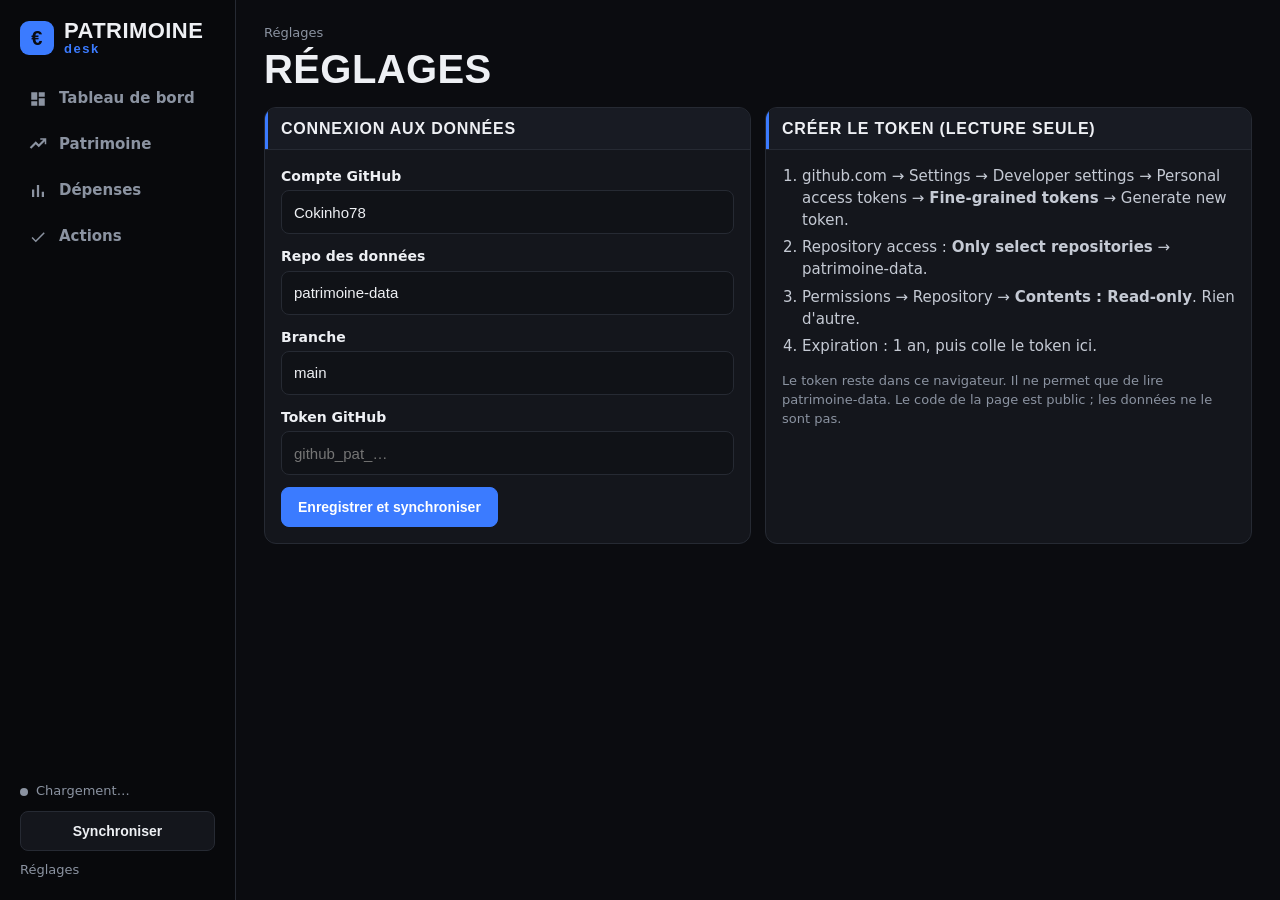
==== index.html @ dc30d019 "Patrimoine Desk v1 : tableau de bord, patrimoine, dépenses (mois › catégorie › marchand › transactio" ====
<!doctype html>
<html lang="fr">
<head>
  <meta charset="utf-8">
  <meta name="viewport" content="width=device-width, initial-scale=1, viewport-fit=cover">
  <meta http-equiv="Content-Security-Policy" content="default-src 'none'; script-src 'self'; style-src 'self' 'unsafe-inline' https://fonts.googleapis.com; font-src https://fonts.gstatic.com; connect-src 'self' https://api.github.com; img-src 'self' data:; manifest-src 'self'; base-uri 'none'; form-action 'none'">
  <meta name="referrer" content="no-referrer">
  <meta name="robots" content="noindex, nofollow">
  <title>Patrimoine Desk</title>
  <meta name="theme-color" content="#0b0c10">
  <link rel="icon" href="icon.svg" type="image/svg+xml">
  <link rel="preconnect" href="https://fonts.googleapis.com">
  <link rel="preconnect" href="https://fonts.gstatic.com" crossorigin>
  <link href="https://fonts.googleapis.com/css2?family=Barlow+Condensed:wght@500;600;700&family=Barlow:wght@400;500;600;700&display=swap" rel="stylesheet">
  <link rel="stylesheet" href="style.css">
  <script type="module" src="js/app.js"></script>
</head>
<body>
  <aside class="side">
    <a href="#/accueil" class="logo"><span class="logo-mark">€</span><span>PATRIMOINE<small>desk</small></span></a>
    <nav id="nav" class="nav" aria-label="Sections">
      <a href="#/accueil" data-r="accueil"><svg viewBox="0 0 24 24"><path d="M3 13h8V3H3zm0 8h8v-6H3zm10 0h8V11h-8zm0-18v6h8V3z"/></svg>Tableau de bord</a>
      <a href="#/patrimoine" data-r="patrimoine"><svg viewBox="0 0 24 24"><path d="M3 17l6-6 4 4 8-8v4h2V3h-8v2h4l-6 6-4-4-8 8z"/></svg>Patrimoine</a>
      <a href="#/depenses" data-r="depenses"><svg viewBox="0 0 24 24"><path d="M4 20h3V10H4zm6.5 0h3V4h-3zM17 20h3v-7h-3z"/></svg>Dépenses</a>
      <a href="#/actions" data-r="actions"><svg viewBox="0 0 24 24"><path d="M9 16.2 4.8 12l-1.4 1.4L9 19 21 7l-1.4-1.4z"/></svg>Actions</a>
    </nav>
    <div class="side-foot">
      <div class="sync"><span id="sync-dot" class="dot"></span><span id="sync-txt">Chargement…</span></div>
      <button id="refresh" class="btn ghost" type="button">Synchroniser</button>
      <a href="#/reglages" data-r="reglages" class="side-link">Réglages</a>
    </div>
  </aside>
  <main id="view" class="main"></main>
  <div id="tip" class="tip" hidden></div>
</body>
</html>
---- style.css ----
/* Patrimoine Desk — DA Hyrox (Barlow, fond noir), accent bleu, écrans façon Football Manager. */
:root {
  --bg: #0b0c10;
  --side: #08090c;
  --surface: #14161c;
  --surface2: #1c1f27;
  --strip: #181b23;
  --sunken: #101217;
  --line: #262a33;
  --text: #eef0f4;
  --soft: #c5cad4;
  --muted: #8b93a1;
  --accent: #3b7bff;
  --accent-soft: rgba(59, 123, 255, 0.14);
  --up: #3ddc97;
  --down: #ff6b6b;
  --warn: #ffb547;
  --radius: 12px;
  color-scheme: dark;
}

* { box-sizing: border-box; }
html, body { margin: 0; background: var(--bg); color: var(--text); }
body {
  font: 15px/1.45 "Barlow", system-ui, -apple-system, sans-serif;
  min-height: 100vh; display: grid; grid-template-columns: 236px minmax(0, 1fr);
  font-variant-numeric: tabular-nums;
}
a { color: inherit; text-decoration: none; }
a:hover { color: var(--accent); }
h1, h2, h3, h4 { font-family: "Barlow Condensed", "Barlow", sans-serif; text-transform: uppercase; letter-spacing: 0.01em; margin: 0; }
.lbl { font-size: 12px; text-transform: uppercase; letter-spacing: 0.08em; color: var(--muted); font-weight: 600; }
.muted { color: var(--muted); }
.xs { font-size: 12px; }
.up { color: var(--up); }
.down { color: var(--down); }
.warn { color: var(--warn); }
.num { font-variant-numeric: tabular-nums; white-space: nowrap; }
.nowrap { white-space: nowrap; }
.r { text-align: right; }
.empty { color: var(--muted); padding: 8px 0; margin: 0; }
.note { color: var(--muted); font-size: 13px; margin: 0; }
.sw { display: inline-block; width: 10px; height: 10px; border-radius: 2px; flex: none; margin-right: 8px; vertical-align: -1px; }

/* ---- barre latérale */
.side {
  position: sticky; top: 0; height: 100vh; background: var(--side); border-right: 1px solid var(--line);
  display: flex; flex-direction: column; gap: 22px; padding: 20px 14px max(20px, env(safe-area-inset-bottom));
}
.logo { display: flex; align-items: center; gap: 10px; font: 700 22px/1 "Barlow Condensed", sans-serif; letter-spacing: 0.02em; padding: 0 6px; }
.logo small { display: block; font-size: 13px; color: var(--accent); font-weight: 600; letter-spacing: 0.12em; }
.logo-mark { width: 34px; height: 34px; border-radius: 9px; background: var(--accent); color: #0b0c10; display: grid; place-items: center; font-size: 20px; }
.logo:hover { color: var(--text); }
.nav { display: flex; flex-direction: column; gap: 2px; }
.nav a {
  display: flex; align-items: center; gap: 12px; min-height: 44px; padding: 0 12px; border-radius: 8px;
  color: var(--muted); font-weight: 600; border-left: 3px solid transparent;
}
.nav a svg { width: 18px; height: 18px; fill: currentColor; flex: none; }
.nav a:hover { color: var(--text); background: var(--surface); }
.nav a.on { color: var(--text); background: var(--accent-soft); border-left-color: var(--accent); }
.nav a.on svg { color: var(--accent); }
.side-foot { margin-top: auto; display: flex; flex-direction: column; gap: 10px; padding: 0 6px; font-size: 13px; color: var(--muted); }
.sync { display: flex; align-items: center; gap: 8px; }
.dot { width: 8px; height: 8px; border-radius: 50%; background: var(--muted); flex: none; }
.dot.ok { background: var(--up); }
.dot.err { background: var(--down); }
.side-link { color: var(--muted); }
.side-link.on { color: var(--accent); }

/* ---- boutons & champs */
.btn {
  min-height: 40px; padding: 0 16px; border-radius: 8px; border: 1px solid var(--accent);
  background: var(--accent); color: #fff; font: 600 14px "Barlow", sans-serif; cursor: pointer;
}
.btn.ghost { background: var(--surface); color: var(--text); border-color: var(--line); }
.btn.ghost:hover { border-color: var(--accent); }
.linkbtn { background: none; border: 0; padding: 0; color: inherit; font: inherit; cursor: pointer; text-align: left; }
.linkbtn:hover { color: var(--accent); }
.dsel {
  min-height: 40px; border-radius: 8px; border: 1px solid var(--line); background: var(--surface);
  color: var(--text); font: 500 14px "Barlow", sans-serif; padding: 0 10px;
}
.seg { display: inline-flex; background: var(--surface); border: 1px solid var(--line); border-radius: 8px; padding: 3px; gap: 2px; }
.seg button {
  min-height: 34px; padding: 0 12px; border: 0; border-radius: 6px; background: none; color: var(--muted);
  font: 700 13px "Barlow Condensed", sans-serif; letter-spacing: 0.06em; cursor: pointer;
}
.seg button:hover { color: var(--text); }
.seg button[aria-pressed="true"] { background: var(--accent); color: #fff; }

/* ---- écran */
.main {
  min-width: 0; display: flex; flex-direction: column; gap: 18px;
  padding-block: 24px 64px;
  padding-left: max(28px, env(safe-area-inset-left, 0px));
  padding-right: max(28px, env(safe-area-inset-right, 0px));
  max-width: 1500px; width: 100%;
}
.screen-h { display: flex; flex-wrap: wrap; gap: 14px 24px; align-items: flex-end; justify-content: space-between; }
.screen-h h1 { font-size: 40px; line-height: 1; text-wrap: balance; }
.screen-r { display: flex; gap: 10px; align-items: center; flex-wrap: wrap; }
.crumb { font-size: 13px; color: var(--muted); margin-bottom: 6px; }
.crumb a { color: var(--soft); }
.crumb a:hover { color: var(--accent); }
.crumb span { margin: 0 4px; }
.sub { color: var(--muted); margin-top: 6px; }
.subtabs { display: flex; gap: 4px; border-bottom: 1px solid var(--line); overflow-x: auto; scrollbar-width: none; }
.subtabs a {
  padding: 10px 14px; color: var(--muted); font: 700 15px "Barlow Condensed", sans-serif; text-transform: uppercase;
  letter-spacing: 0.04em; border-bottom: 3px solid transparent; margin-bottom: -1px; white-space: nowrap;
}
.subtabs a:hover { color: var(--text); }
.subtabs a.on { color: var(--text); border-bottom-color: var(--accent); }
.mnav { display: flex; gap: 6px; align-items: center; }
.arrow {
  width: 40px; height: 40px; border-radius: 8px; background: var(--surface); border: 1px solid var(--line);
  display: inline-flex; align-items: center; justify-content: center; font-size: 20px;
}
.arrow:hover { border-color: var(--accent); }
.arrow.off { opacity: 0.35; }

/* ---- grilles */
.grid { display: grid; gap: 14px; }
.grid > * { min-width: 0; }
.g-hero { grid-template-columns: 2fr 1fr 1fr 1fr; }
.g-4 { grid-template-columns: repeat(4, minmax(0, 1fr)); }
.g-5 { grid-template-columns: repeat(5, minmax(0, 1fr)); }
.g-21 { grid-template-columns: minmax(0, 2fr) minmax(0, 1fr); }
.g-12 { grid-template-columns: minmax(0, 1fr) minmax(0, 1.4fr); }
.g-11 { grid-template-columns: repeat(2, minmax(0, 1fr)); }
.g-tiles { grid-template-columns: repeat(auto-fill, minmax(250px, 1fr)); }

/* ---- panneaux (bandeau façon FM) */
.panel { background: var(--surface); border: 1px solid var(--line); border-radius: var(--radius); overflow: hidden; display: flex; flex-direction: column; }
.panel-h {
  display: flex; justify-content: space-between; align-items: center; gap: 10px; flex-wrap: wrap;
  background: var(--strip); border-bottom: 1px solid var(--line); padding: 9px 16px; min-height: 42px;
  box-shadow: inset 3px 0 0 var(--accent);
}
.panel-h h3 { font-size: 16px; letter-spacing: 0.05em; }
.panel-r { font-size: 13px; color: var(--muted); }
.panel-r a { color: var(--accent); font-weight: 600; }
.panel-b { padding: 16px; display: flex; flex-direction: column; gap: 14px; min-width: 0; }

/* ---- KPI */
.kpi, .hero, .tile {
  background: var(--surface); border: 1px solid var(--line); border-radius: var(--radius);
  padding: 16px 18px; display: flex; flex-direction: column; gap: 6px; min-width: 0;
}
.kpi-v { font: 700 30px/1.05 "Barlow Condensed", sans-serif; }
.kpi-v small { font-size: 16px; color: var(--muted); margin-left: 2px; font-weight: 600; }
.kpi-s { font-size: 13px; color: var(--muted); display: flex; flex-direction: column; gap: 6px; }
.kpi-s a { color: var(--accent); font-weight: 600; }
.kpi.k-ok { box-shadow: inset 0 3px 0 var(--up); }
.kpi.k-bad { box-shadow: inset 0 3px 0 var(--down); }
.hero { background: linear-gradient(135deg, rgba(59, 123, 255, 0.20), rgba(59, 123, 255, 0.04) 60%), var(--surface); border-color: rgba(59, 123, 255, 0.45); }
.hero-v { font: 700 64px/0.95 "Barlow Condensed", sans-serif; letter-spacing: -0.01em; }
.hero-d { display: flex; flex-wrap: wrap; gap: 4px 8px; align-items: center; font-weight: 600; font-size: 14px; }
.hero-d .sep { width: 1px; height: 14px; background: var(--line); margin: 0 4px; }
.tile { box-shadow: inset 3px 0 0 var(--c, var(--accent)); }
a.tile:hover { border-color: var(--c, var(--accent)); color: var(--text); }

/* ---- listes */
.tlist { display: flex; flex-direction: column; }
.trow { display: grid; grid-template-columns: minmax(0, 1fr) auto auto; gap: 12px; align-items: center; padding: 9px 4px; border-bottom: 1px solid var(--surface2); }
.trow:last-child { border-bottom: 0; }
a.trow:hover { background: var(--surface2); color: var(--text); }
.tname { display: flex; align-items: center; min-width: 0; font-weight: 600; }
.tname:has(small) { flex-wrap: wrap; }
.tname small { display: block; width: 100%; font-weight: 400; color: var(--muted); font-size: 12px; padding-left: 18px; }
.bars { display: flex; flex-direction: column; }
.brow { display: grid; grid-template-columns: 170px minmax(60px, 1fr) 90px 90px; gap: 12px; align-items: center; padding: 8px 6px; border-radius: 8px; }
.brow-x { grid-template-columns: 170px minmax(60px, 1fr) 90px 100px 120px; }
.brow:hover { background: var(--surface2); color: var(--text); }
.brow .num:nth-child(3) { text-align: right; }

/* ---- mesures */
.meter { position: relative; height: 8px; border-radius: 4px; background: var(--surface2); min-width: 40px; }
.meter > div { height: 8px; border-radius: 4px; max-width: 100%; }
.meter > i { position: absolute; top: -4px; width: 2px; height: 16px; background: var(--text); border-radius: 1px; }
.split { display: flex; height: 14px; border-radius: 7px; overflow: hidden; gap: 2px; }
.split i { min-width: 3px; }

/* ---- colonnes empilées */
.cols { display: grid; grid-template-columns: 34px minmax(0, 1fr); grid-template-rows: var(--h) auto; column-gap: 8px; row-gap: 6px; overflow-x: auto; }
.cols-axis { position: relative; font-size: 11px; color: var(--muted); }
.cols-axis span { position: absolute; right: 0; transform: translateY(50%); }
.cols-plot { position: relative; border-bottom: 1px solid var(--line); min-width: 480px; }
.cols-grid { position: absolute; left: 0; right: 0; height: 1px; background: var(--surface2); }
.cols-ref { position: absolute; left: 0; right: 0; border-top: 2px dashed rgba(238, 240, 244, 0.55); z-index: 2; pointer-events: none; }
.cols-ref b { position: absolute; right: 0; top: -20px; font-size: 11px; font-weight: 600; color: var(--soft); background: var(--surface); padding: 0 4px; }
.cols-row { position: absolute; inset: 0; display: flex; gap: 6px; align-items: flex-end; }
.col { position: relative; flex: 1; height: 100%; display: flex; align-items: flex-end; justify-content: center; border-radius: 4px; min-width: 0; }
a.col:hover { background: rgba(255, 255, 255, 0.04); }
.col.on { background: var(--accent-soft); }
.col.dim .col-stack { opacity: 0.4; }
.col-stack { width: 100%; max-width: 46px; display: flex; flex-direction: column-reverse; gap: 2px; }
.col-stack i { display: block; min-height: 2px; }
.col-stack i:last-child { border-radius: 4px 4px 0 0; }
.col-top { position: absolute; left: 50%; transform: translate(-50%, -4px); display: flex; flex-direction: column; align-items: center; gap: 2px; font-size: 11px; white-space: nowrap; z-index: 3; }
.col-top em { font-style: normal; font-size: 10px; font-weight: 700; color: #0b0c10; background: var(--down); border-radius: 4px; padding: 0 4px; }
.col.dim .col-top em { background: var(--warn); }
.cols-labels { display: flex; gap: 6px; min-width: 480px; }
.cols-labels span { flex: 1; text-align: center; font-size: 11px; color: var(--muted); min-width: 0; }
.cols-labels small { display: block; font-size: 10px; color: var(--soft); }
.cols-labels span.on { color: var(--text); font-weight: 700; }
.legend { display: flex; flex-wrap: wrap; gap: 6px 16px; font-size: 13px; color: var(--muted); }
.legend > * { display: inline-flex; align-items: center; gap: 6px; }
.legend i { width: 10px; height: 10px; border-radius: 2px; }
.legend a:hover { color: var(--text); }

/* ---- courbe */
.line { width: 100%; position: relative; }
.line svg { display: block; }
.line .grid { stroke: var(--surface2); stroke-width: 1; }
.line .gap { stroke-width: 2; stroke-dasharray: 4 5; opacity: 0.6; }
.line .ax { fill: var(--muted); font: 500 11px "Barlow", sans-serif; }
.line .ax.off { opacity: 0.45; }

/* ---- mini-histogrammes */
.spark { position: relative; height: 64px; display: flex; align-items: flex-end; gap: 2px; border-bottom: 1px solid var(--line); }
.spark span { flex: 1; border-radius: 2px 2px 0 0; min-height: 0; }
.spark-ref { position: absolute; left: 0; right: 0; border-top: 1px dashed rgba(238, 240, 244, 0.6); }
.ctile { gap: 10px; }
.ctile-h { display: flex; justify-content: space-between; gap: 8px; font-size: 12px; font-weight: 600; }
.ctile-v { display: flex; align-items: baseline; justify-content: space-between; gap: 8px; }
.ctile .kpi-v { font-size: 26px; }

/* ---- tableaux */
.scroll-x { overflow-x: auto; }
table { border-collapse: collapse; width: 100%; }
th {
  font-size: 11px; text-transform: uppercase; letter-spacing: 0.07em; color: var(--muted); font-weight: 600;
  text-align: left; padding: 8px 10px; border-bottom: 1px solid var(--line); white-space: nowrap;
}
th a:hover { color: var(--accent); }
td { padding: 8px 10px; border-bottom: 1px solid var(--surface2); font-size: 14px; vertical-align: middle; }
tbody tr:hover td { background: rgba(255, 255, 255, 0.02); }
tfoot td { font-weight: 700; border-top: 1px solid var(--line); border-bottom: 0; background: var(--sunken); }
.grid-t td:first-child { white-space: nowrap; }
.matrix th, .matrix td { padding: 7px 7px; font-size: 13px; }
.matrix td.hc { padding: 0; }
.matrix td.hc a { display: block; padding: 7px 7px; }
.matrix td.hc a:hover { outline: 2px solid var(--accent); outline-offset: -2px; color: var(--text); }
.tx td:nth-child(2) { white-space: normal; min-width: 200px; }
tr.remb td { background: rgba(59, 123, 255, 0.05); }
.remb-v { color: #8fb4ff; }
tr.sel td { background: var(--accent-soft); }
tr.done td { opacity: 0.45; }
.chip { display: inline-flex; align-items: center; gap: 6px; padding: 3px 9px; border-radius: 999px; background: var(--surface2); font-size: 12px; font-weight: 600; white-space: nowrap; }
.chip i { width: 8px; height: 8px; border-radius: 50%; }

/* ---- détail marchands */
.mgroup { border: 1px solid var(--line); border-radius: 10px; background: var(--sunken); }
.mgroup summary {
  display: grid; grid-template-columns: minmax(0, 1.2fr) minmax(60px, 1fr) 100px 52px; gap: 12px; align-items: center;
  padding: 10px 14px; cursor: pointer; list-style: none;
}
.mgroup summary::-webkit-details-marker { display: none; }
.mgroup summary .tname::before { content: "▸"; color: var(--accent); width: 18px; flex: none; }
.mgroup[open] summary .tname::before { content: "▾"; }
.mgroup[open] summary { border-bottom: 1px solid var(--line); }
.mgroup summary:hover { background: var(--surface2); }
.mgroup .scroll-x { padding: 4px 6px 8px; }
.mgroup summary .num { text-align: right; }

/* ---- actions */
.actions { display: grid; grid-template-columns: repeat(auto-fill, minmax(320px, 1fr)); gap: 12px; }
.action { border: 1px solid var(--line); border-radius: 10px; padding: 14px 16px; background: var(--sunken); display: flex; flex-direction: column; gap: 8px; border-left: 4px solid var(--muted); }
.panel-b > .action + .action { margin-top: 0; }
.action.a-haute { border-left-color: var(--down); }
.action.a-moyenne { border-left-color: var(--warn); }
.action.a-info { border-left-color: var(--accent); }
.action.a-plan { border-left-color: var(--soft); }
.action-h { display: flex; flex-direction: column; gap: 6px; align-items: flex-start; }
.action h4 { font-size: 19px; line-height: 1.1; text-wrap: balance; }
.action p { margin: 0; color: var(--soft); font-size: 14px; }
.action ol { margin: 0; padding-left: 20px; display: flex; flex-direction: column; gap: 4px; font-size: 14px; }
.action ol li::marker { color: var(--accent); font-weight: 700; }
.action a { color: var(--accent); font-weight: 600; }
.tag { font-size: 11px; font-weight: 700; text-transform: uppercase; letter-spacing: 0.06em; padding: 2px 8px; border-radius: 5px; background: var(--surface2); color: var(--soft); }
.prio { font-size: 11px; font-weight: 700; text-transform: uppercase; letter-spacing: 0.05em; padding: 2px 8px; border-radius: 5px; white-space: nowrap; }
.prio.p-haute { background: rgba(255, 107, 107, 0.16); color: var(--down); }
.prio.p-moyenne { background: rgba(255, 181, 71, 0.16); color: var(--warn); }
.prio.p-long_terme { background: var(--accent-soft); color: #8fb4ff; }

/* ---- filtres, formulaires */
.filters { display: flex; flex-wrap: wrap; gap: 10px; }
.filters .grow { flex: 1 1 260px; }
.form { display: flex; flex-direction: column; gap: 12px; }
.form label { display: flex; flex-direction: column; gap: 4px; font-weight: 600; font-size: 14px; }
.form input { min-height: 44px; border-radius: 8px; border: 1px solid var(--line); background: var(--sunken); color: var(--text); font: 15px "Barlow", sans-serif; padding: 0 12px; }
.form input:focus, .dsel:focus { outline: 2px solid var(--accent); outline-offset: 1px; }
.row { display: flex; flex-wrap: wrap; gap: 10px; }
.steps { margin: 0; padding-left: 20px; display: flex; flex-direction: column; gap: 6px; color: var(--soft); }
.alert { padding: 12px 16px; border-radius: 10px; background: rgba(255, 107, 107, 0.12); color: var(--down); border: 1px solid rgba(255, 107, 107, 0.3); }
.alert a { color: var(--text); text-decoration: underline; }

/* ---- infobulle */
.tip {
  position: fixed; z-index: 50; pointer-events: none; white-space: pre-line;
  background: #f1f3f7; color: #0b0c10; font-size: 13px; font-weight: 600; line-height: 1.35;
  padding: 7px 10px; border-radius: 8px; box-shadow: 0 6px 24px rgba(0, 0, 0, 0.5); max-width: 280px;
}

/* ---- responsive */
@media (max-width: 1200px) {
  .g-hero { grid-template-columns: repeat(3, minmax(0, 1fr)); }
  .g-hero .hero { grid-column: 1 / -1; }
  .g-5 { grid-template-columns: repeat(3, minmax(0, 1fr)); }
}
@media (max-width: 980px) {
  body { grid-template-columns: minmax(0, 1fr); }
  .side {
    position: sticky; top: 0; height: auto; z-index: 20; flex-direction: row; align-items: center; gap: 8px;
    padding: max(8px, env(safe-area-inset-top)) max(12px, env(safe-area-inset-right)) 8px max(12px, env(safe-area-inset-left));
    border-right: 0; border-bottom: 1px solid var(--line); background: rgba(8, 9, 12, 0.96); backdrop-filter: blur(10px);
  }
  .logo > span:last-child, .side-foot .sync, .side-foot .btn { display: none; }
  .nav { flex-direction: row; overflow-x: auto; scrollbar-width: none; flex: 1; }
  .nav a { border-left: 0; border-bottom: 3px solid transparent; border-radius: 6px; padding: 0 10px; white-space: nowrap; }
  .nav a.on { border-bottom-color: var(--accent); }
  .side-foot { margin: 0; padding: 0; }
  .g-21, .g-12, .g-11 { grid-template-columns: minmax(0, 1fr); }
  .g-4, .g-5 { grid-template-columns: repeat(2, minmax(0, 1fr)); }
}
@media (max-width: 560px) {
  .main { padding-left: max(16px, env(safe-area-inset-left, 0px)); padding-right: max(16px, env(safe-area-inset-right, 0px)); }
  .nav a svg { display: none; }
  .screen-h h1 { font-size: 30px; }
  .hero-v { font-size: 46px; }
  .g-hero, .g-4, .g-5 { grid-template-columns: repeat(2, minmax(0, 1fr)); gap: 10px; }
  .kpi { padding: 12px 14px; }
  .kpi-v { font-size: 24px; }
  .brow, .brow-x { grid-template-columns: minmax(0, 1fr) 84px; }
  .brow .meter { grid-column: 1 / -1; grid-row: 2; }
  .brow .num.xs { display: none; }
  .mgroup summary { grid-template-columns: minmax(0, 1fr) 90px; }
  .mgroup summary .meter, .mgroup summary .num.xs { display: none; }
}
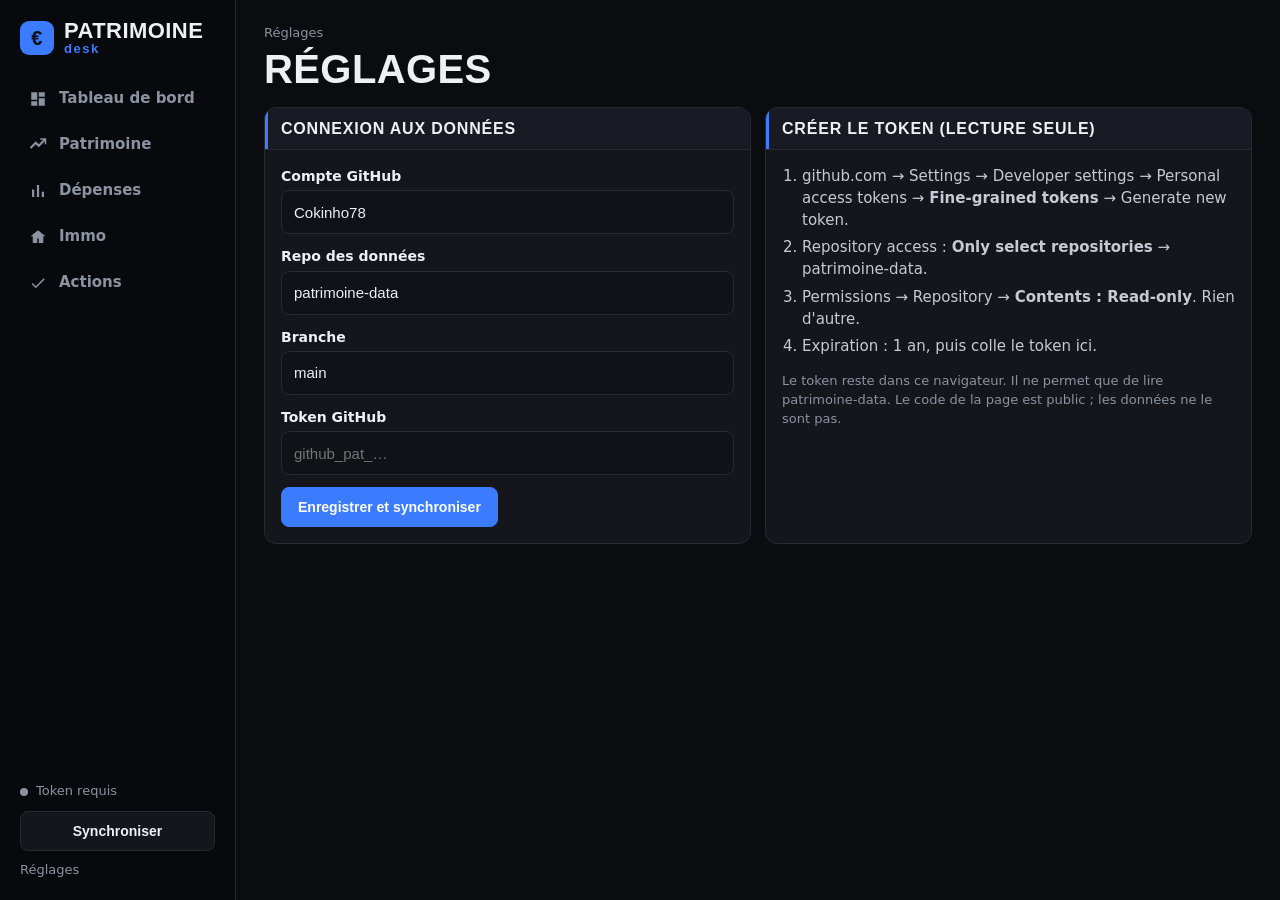
==== commit c5b54939: "Onglet Immo : cockpit, annonces notées, fiche avec simulateur LMNP, marché (DVF, ANIL) et veille Co-" ====
--- a/index.html
+++ b/index.html
@@ -3,7 +3,7 @@
 <head>
   <meta charset="utf-8">
   <meta name="viewport" content="width=device-width, initial-scale=1, viewport-fit=cover">
-  <meta http-equiv="Content-Security-Policy" content="default-src 'none'; script-src 'self'; style-src 'self' 'unsafe-inline' https://fonts.googleapis.com; font-src https://fonts.gstatic.com; connect-src 'self' https://api.github.com; img-src 'self' data:; manifest-src 'self'; base-uri 'none'; form-action 'none'">
+  <meta http-equiv="Content-Security-Policy" content="default-src 'none'; script-src 'self'; style-src 'self' 'unsafe-inline' https://fonts.googleapis.com; font-src https://fonts.gstatic.com; connect-src 'self' https://api.github.com; img-src 'self' data: https://file.bienici.com https://storage.gra.cloud.ovh.net; manifest-src 'self'; base-uri 'none'; form-action 'none'">
   <meta name="referrer" content="no-referrer">
   <meta name="robots" content="noindex, nofollow">
   <title>Patrimoine Desk</title>
@@ -22,6 +22,7 @@
       <a href="#/accueil" data-r="accueil"><svg viewBox="0 0 24 24"><path d="M3 13h8V3H3zm0 8h8v-6H3zm10 0h8V11h-8zm0-18v6h8V3z"/></svg>Tableau de bord</a>
       <a href="#/patrimoine" data-r="patrimoine"><svg viewBox="0 0 24 24"><path d="M3 17l6-6 4 4 8-8v4h2V3h-8v2h4l-6 6-4-4-8 8z"/></svg>Patrimoine</a>
       <a href="#/depenses" data-r="depenses"><svg viewBox="0 0 24 24"><path d="M4 20h3V10H4zm6.5 0h3V4h-3zM17 20h3v-7h-3z"/></svg>Dépenses</a>
+      <a href="#/immo" data-r="immo"><svg viewBox="0 0 24 24"><path d="M12 3 2 11h3v9h6v-6h2v6h6v-9h3z"/></svg>Immo</a>
       <a href="#/actions" data-r="actions"><svg viewBox="0 0 24 24"><path d="M9 16.2 4.8 12l-1.4 1.4L9 19 21 7l-1.4-1.4z"/></svg>Actions</a>
     </nav>
     <div class="side-foot">
--- a/style.css
+++ b/style.css
@@ -339,3 +339,165 @@
   .mgroup summary { grid-template-columns: minmax(0, 1fr) 90px; }
   .mgroup summary .meter, .mgroup summary .num.xs { display: none; }
 }
+
+/* ================================================================ Immo */
+.soft { color: var(--soft); margin: 0; }
+.ext { color: var(--accent); font-weight: 600; white-space: nowrap; }
+.kpi.k-immo { box-shadow: inset 0 3px 0 var(--warn); }
+.kpi.k-immo .kpi-v { font-size: 24px; }
+.hero-step .hv-sm { font-size: 44px; }
+.hero-step .hero-d { font-weight: 500; }
+.next { margin: 4px 0 0; padding-left: 20px; display: flex; flex-direction: column; gap: 4px; }
+.next li::marker { color: var(--accent); font-weight: 700; }
+.col-stack-v { display: flex; flex-direction: column; gap: 14px; min-width: 0; }
+.panel.flat { background: var(--sunken); }
+
+/* feuille de route */
+.steps-l { display: flex; flex-direction: column; gap: 6px; }
+.step { border: 1px solid var(--line); border-radius: 10px; background: var(--sunken); }
+.step summary { display: grid; grid-template-columns: 34px minmax(0, 1fr) 130px; gap: 12px; align-items: center; padding: 10px 12px; cursor: pointer; list-style: none; }
+.step summary::-webkit-details-marker { display: none; }
+.step summary:hover { background: var(--surface2); }
+.step-n { width: 30px; height: 30px; border-radius: 8px; display: grid; place-items: center; font: 700 16px "Barlow Condensed", sans-serif; background: var(--surface2); color: var(--muted); }
+.st-done .step-n { background: var(--accent); color: #fff; }
+.st-cur { border-color: rgba(255, 181, 71, 0.5); }
+.st-cur .step-n { background: var(--warn); color: #0b0c10; }
+.step-t { display: flex; flex-direction: column; min-width: 0; }
+.step-t b { font-family: "Barlow Condensed", sans-serif; font-size: 17px; text-transform: uppercase; letter-spacing: 0.03em; }
+.st-done .step-t b { color: var(--soft); }
+.step-t small, .step-p small { color: var(--muted); font-size: 12px; }
+.step-p { display: flex; flex-direction: column; gap: 4px; align-items: flex-end; }
+.step-p .meter { width: 100%; }
+.step-b { padding: 4px 14px 14px 58px; display: flex; flex-direction: column; gap: 8px; }
+.step-b p { margin: 0; color: var(--soft); font-size: 14px; }
+.checks { list-style: none; margin: 0; padding: 0; display: flex; flex-direction: column; gap: 5px; font-size: 14px; }
+.checks li { position: relative; padding-left: 24px; }
+.checks li::before { content: ""; position: absolute; left: 0; top: 3px; width: 13px; height: 13px; border: 2px solid var(--line); border-radius: 4px; }
+.checks li.ok { color: var(--muted); text-decoration: line-through; }
+.checks li.ok::before { background: var(--accent); border-color: var(--accent); }
+
+/* marché express */
+.mrow { grid-template-columns: minmax(0, 1fr) 96px 92px 74px; }
+.mhead { border-bottom: 1px solid var(--line); padding-top: 0; }
+.mhead .r { text-align: right; }
+.mrow .num { text-align: right; }
+
+/* tableau d'annonces */
+.ann td { vertical-align: middle; }
+.ann .bien { min-width: 240px; white-space: normal !important; }
+.ann .bien a { display: block; }
+.ann .bien small { display: block; color: var(--muted); font-size: 12px; margin-top: 2px; }
+.ann td small { font-size: 12px; margin-left: 4px; }
+tr.clk { cursor: pointer; }
+tr.clk:hover td { background: var(--accent-soft) !important; }
+tr.out td { opacity: 0.5; }
+.note { font-variant-numeric: tabular-nums; }
+span.note { display: inline-grid; place-items: center; min-width: 42px; height: 30px; border-radius: 7px; font: 700 17px "Barlow Condensed", sans-serif; color: #0b0c10; }
+.n-top { background: #3b7bff; color: #fff !important; }
+.n-ok { background: #8fb4ff; }
+.n-mid { background: var(--warn); }
+.n-low { background: var(--down); }
+.n-na { background: var(--surface2); color: var(--muted) !important; }
+.dpe { display: inline-grid; place-items: center; width: 26px; height: 24px; border-radius: 5px; font: 700 14px "Barlow Condensed", sans-serif; color: #0b0c10; }
+.dpe-A { background: #2f9e6e; } .dpe-B { background: #58b368; } .dpe-C { background: #a8cf5a; }
+.dpe-D { background: #f2e14a; } .dpe-E { background: #f5b041; } .dpe-F { background: #ee7b3a; } .dpe-G { background: #e04a3c; color: #fff; }
+.dpe-na { background: var(--surface2); color: var(--muted); }
+.flag { display: inline-block; font-size: 10px; font-weight: 700; text-transform: uppercase; letter-spacing: 0.05em; padding: 1px 6px; border-radius: 4px; margin-left: 6px; vertical-align: 2px; }
+.f-new { background: var(--accent); color: #fff; }
+.f-down { background: rgba(255, 181, 71, 0.2); color: var(--warn); }
+.f-st { background: var(--surface2); color: var(--text); border: 1px solid var(--line); font-size: 11px; padding: 3px 8px; margin: 0; }
+.f-todo { background: rgba(255, 181, 71, 0.18); color: var(--warn); margin: 0; }
+.f-ok { background: var(--accent-soft); color: #8fb4ff; margin: 0; }
+.verdict { display: inline-block; font-size: 11px; font-weight: 700; text-transform: uppercase; letter-spacing: 0.04em; padding: 3px 8px; border-radius: 5px; white-space: nowrap; }
+.v-go { background: var(--accent); color: #fff; }
+.v-nego { background: rgba(255, 181, 71, 0.18); color: var(--warn); }
+.v-low { background: var(--surface2); color: var(--soft); }
+.v-out { background: rgba(255, 107, 107, 0.14); color: var(--down); }
+.tgl { display: inline-flex; align-items: center; gap: 8px; font-size: 14px; color: var(--soft); cursor: pointer; }
+.tgl input { accent-color: var(--accent); width: 16px; height: 16px; }
+
+/* fiche */
+.photos { display: flex; gap: 8px; overflow-x: auto; scrollbar-width: thin; border-radius: var(--radius); }
+.photos img { height: 190px; width: auto; border-radius: 10px; flex: none; background: var(--surface); object-fit: cover; }
+.profil { display: grid; grid-template-columns: 110px minmax(0, 1fr); gap: 18px; align-items: center; }
+.big-note { width: 110px; height: 110px; border-radius: 16px; display: flex; flex-direction: column; align-items: center; justify-content: center; color: #0b0c10; }
+.big-note b { font: 700 52px/0.9 "Barlow Condensed", sans-serif; }
+.big-note small { font-weight: 700; opacity: 0.7; }
+.attrs { display: flex; flex-direction: column; gap: 7px; }
+.attr { display: grid; grid-template-columns: 96px 28px minmax(0, 1fr); gap: 10px; align-items: center; font-size: 14px; }
+.attr span { color: var(--soft); font-weight: 600; }
+.attr b { font: 700 18px "Barlow Condensed", sans-serif; text-align: right; background: none !important; }
+.attr b.n-top { color: #6f9dff !important; } .attr b.n-ok { color: #8fb4ff; } .attr b.n-mid { color: var(--warn); } .attr b.n-low { color: var(--down); } .attr b.n-na { color: var(--muted); }
+.attr i { height: 8px; border-radius: 4px; background: var(--surface2); overflow: hidden; }
+.attr em { display: block; height: 100%; border-radius: 4px; }
+.vbox { display: flex; flex-direction: column; gap: 4px; padding: 14px 16px; border-radius: 10px; }
+.vbox b { font: 700 26px/1 "Barlow Condensed", sans-serif; text-transform: uppercase; }
+.vbox span { font-size: 14px; opacity: 0.9; }
+.vbox.v-go { background: linear-gradient(135deg, rgba(59, 123, 255, 0.9), rgba(59, 123, 255, 0.6)); }
+.pts { margin: 0; padding-left: 18px; display: flex; flex-direction: column; gap: 4px; font-size: 14px; }
+.p-out li::marker { content: "✕  "; color: var(--down); }
+.p-warn li::marker { content: "!  "; color: var(--warn); font-weight: 700; }
+.p-ok li::marker { content: "+  "; color: var(--accent); font-weight: 700; }
+.callout { border: 1px solid var(--line); border-left: 4px solid var(--accent); border-radius: 10px; padding: 12px 14px; background: var(--sunken); display: flex; flex-direction: column; gap: 6px; }
+.callout p { margin: 0; font-size: 14px; color: var(--soft); }
+.callout b { color: var(--text); }
+
+/* simulateur */
+.sliders { display: grid; grid-template-columns: repeat(3, minmax(0, 1fr)); gap: 14px 22px; align-items: end; padding-bottom: 6px; border-bottom: 1px solid var(--line); }
+.sl { display: flex; flex-direction: column; gap: 6px; font-size: 13px; color: var(--muted); font-weight: 600; text-transform: uppercase; letter-spacing: 0.05em; }
+.sl > span { display: flex; justify-content: space-between; align-items: baseline; gap: 8px; }
+.sl b { font: 700 20px "Barlow Condensed", sans-serif; color: var(--text); letter-spacing: 0; text-transform: none; }
+.sl input[type="range"] { width: 100%; accent-color: var(--accent); height: 26px; cursor: pointer; }
+.simk .kpi { background: var(--sunken); }
+#simu-out { display: flex; flex-direction: column; gap: 14px; }
+.proj td, .proj th { font-size: 13px; }
+
+/* loyer & hypothèses */
+.calc { list-style: none; margin: 0; padding: 0; display: flex; flex-direction: column; }
+.calc li { display: grid; grid-template-columns: minmax(0, 1fr) auto 118px; gap: 12px; align-items: center; padding: 9px 2px; border-bottom: 1px solid var(--surface2); font-size: 14px; }
+.calc li > b { text-align: right; font-variant-numeric: tabular-nums; white-space: nowrap; }
+.calc li.sub { color: var(--muted); font-size: 13px; padding-top: 0; }
+.calc li.tot { font-weight: 700; border-bottom: 0; border-top: 1px solid var(--line); }
+.calc li.tot b { font: 700 22px "Barlow Condensed", sans-serif; }
+.calc li.ret { background: var(--accent-soft); border-radius: 8px; padding: 9px 8px; border-top: 0; }
+.src { display: inline-block; font-size: 10px; font-weight: 700; text-transform: uppercase; letter-spacing: 0.05em; padding: 2px 7px; border-radius: 4px; white-space: nowrap; justify-self: start; }
+.s-annonce { background: var(--surface2); color: var(--soft); }
+.s-officiel { background: var(--accent-soft); color: #8fb4ff; }
+.s-suivi { background: var(--accent); color: #fff; }
+.s-hyp { background: rgba(255, 181, 71, 0.16); color: var(--warn); }
+.s-calcul { background: transparent; color: var(--muted); border: 1px solid var(--line); }
+.hyp td.xs { white-space: normal; min-width: 220px; }
+.kv td { padding: 6px 8px; font-size: 14px; }
+.kv td:first-child { width: 160px; }
+.desc summary { cursor: pointer; color: var(--accent); font-weight: 600; }
+.desc p { color: var(--soft); font-size: 14px; }
+
+/* marché & veille */
+.mt { grid-template-columns: repeat(auto-fill, minmax(190px, 1fr)); }
+.cols-sm .cols-plot, .cols-sm .cols-labels { min-width: 0; }
+.cols-sm .col-stack { max-width: 90px; }
+button.mtile { text-align: left; font: inherit; color: inherit; cursor: pointer; }
+button.mtile:hover, .mtile.on { border-color: var(--accent); }
+.mtile.on { background: linear-gradient(135deg, rgba(59, 123, 255, 0.18), rgba(59, 123, 255, 0.03) 70%), var(--surface); }
+.mtile .kpi-s span { color: var(--soft); }
+.jr { border: 1px solid var(--line); border-radius: 10px; padding: 12px 14px; background: var(--sunken); display: flex; flex-direction: column; gap: 8px; border-left: 4px solid var(--accent); }
+.jr.j-veille { border-left-color: var(--soft); }
+.jr-h { display: flex; gap: 10px; align-items: center; flex-wrap: wrap; }
+.jr p { margin: 0; color: var(--soft); font-size: 14px; }
+code { font-size: 13px; background: var(--surface2); padding: 1px 6px; border-radius: 4px; }
+
+@media (max-width: 980px) {
+  .sliders { grid-template-columns: repeat(2, minmax(0, 1fr)); }
+  .profil { grid-template-columns: 1fr; }
+  .profil .big-note { justify-self: start; }
+}
+@media (max-width: 560px) {
+  .sliders { grid-template-columns: minmax(0, 1fr); }
+  .step summary { grid-template-columns: 30px minmax(0, 1fr); }
+  .step-p { display: none; }
+  .step-b { padding-left: 14px; }
+  .calc li { grid-template-columns: minmax(0, 1fr) auto; }
+  .calc li .src { display: none; }
+  .hero-step .hv-sm { font-size: 34px; }
+  .photos img { height: 140px; }
+}
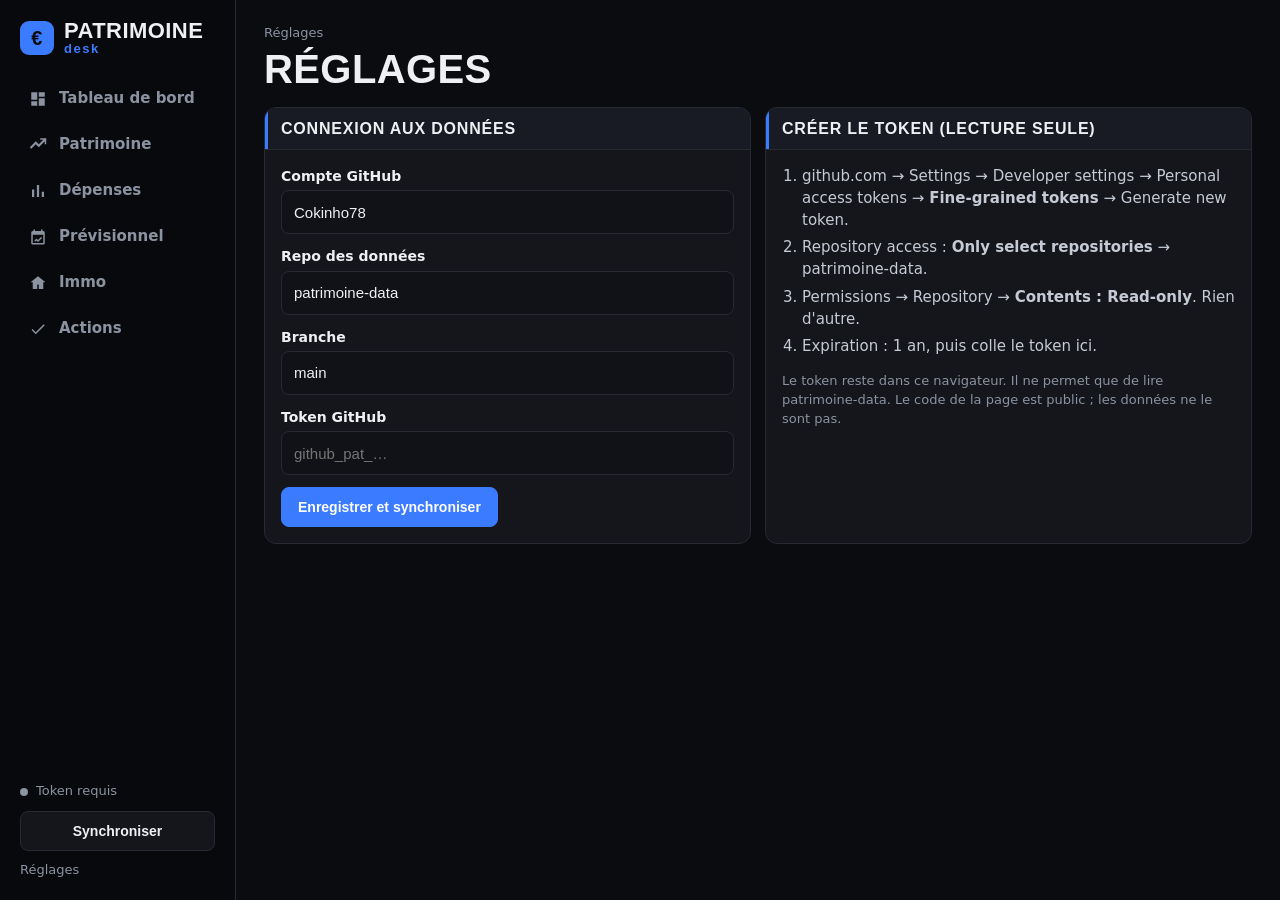
==== commit c3688f8a: "Prévisionnel : trésorerie BNP mois par mois, envies, patrimoine 15 mois et long terme Nouvel onglet " ====
--- a/index.html
+++ b/index.html
@@ -22,6 +22,7 @@
       <a href="#/accueil" data-r="accueil"><svg viewBox="0 0 24 24"><path d="M3 13h8V3H3zm0 8h8v-6H3zm10 0h8V11h-8zm0-18v6h8V3z"/></svg>Tableau de bord</a>
       <a href="#/patrimoine" data-r="patrimoine"><svg viewBox="0 0 24 24"><path d="M3 17l6-6 4 4 8-8v4h2V3h-8v2h4l-6 6-4-4-8 8z"/></svg>Patrimoine</a>
       <a href="#/depenses" data-r="depenses"><svg viewBox="0 0 24 24"><path d="M4 20h3V10H4zm6.5 0h3V4h-3zM17 20h3v-7h-3z"/></svg>Dépenses</a>
+      <a href="#/previsionnel" data-r="previsionnel"><svg viewBox="0 0 24 24"><path d="M19 4h-1V2h-2v2H8V2H6v2H5a2 2 0 0 0-2 2v14a2 2 0 0 0 2 2h14a2 2 0 0 0 2-2V6a2 2 0 0 0-2-2zm0 16H5V9h14zM7 17l3-3 2 2 4-4 1.4 1.4L12 18.8l-2-2-1.6 1.6z"/></svg>Prévisionnel</a>
       <a href="#/immo" data-r="immo"><svg viewBox="0 0 24 24"><path d="M12 3 2 11h3v9h6v-6h2v6h6v-9h3z"/></svg>Immo</a>
       <a href="#/actions" data-r="actions"><svg viewBox="0 0 24 24"><path d="M9 16.2 4.8 12l-1.4 1.4L9 19 21 7l-1.4-1.4z"/></svg>Actions</a>
     </nav>
--- a/style.css
+++ b/style.css
@@ -217,6 +217,8 @@
 .line .gap { stroke-width: 2; stroke-dasharray: 4 5; opacity: 0.6; }
 .line .ax { fill: var(--muted); font: 500 11px "Barlow", sans-serif; }
 .line .ax.off { opacity: 0.45; }
+.line .ref { stroke: var(--warn); stroke-width: 1.5; stroke-dasharray: 6 5; }
+.line .ref-t { fill: var(--warn); font: 600 11px "Barlow", sans-serif; text-transform: uppercase; letter-spacing: 0.06em; }
 
 /* ---- mini-histogrammes */
 .spark { position: relative; height: 64px; display: flex; align-items: flex-end; gap: 2px; border-bottom: 1px solid var(--line); }
@@ -501,3 +503,52 @@
   .hero-step .hv-sm { font-size: 34px; }
   .photos img { height: 140px; }
 }
+
+/* ---- tri et filtres de colonnes (js/tables.js) */
+th.sort-h { cursor: pointer; user-select: none; }
+th.sort-h:hover, th.sort-h:focus-visible { color: var(--text); outline: none; }
+th.sort-h::after { content: "↕"; margin-left: 5px; opacity: 0.35; font-size: 10px; }
+th.sort-h[aria-sort="ascending"]::after { content: "▲"; opacity: 1; color: var(--accent); }
+th.sort-h[aria-sort="descending"]::after { content: "▼"; opacity: 1; color: var(--accent); }
+th.sort-h[aria-sort="ascending"], th.sort-h[aria-sort="descending"] { color: var(--text); }
+.frow th { padding: 4px 6px 8px; border-bottom: 1px solid var(--line); }
+.fsel {
+  width: 100%; min-width: 80px; max-width: 180px; min-height: 30px; border-radius: 6px; border: 1px solid var(--line);
+  background: var(--sunken); color: var(--soft); font: 500 12px "Barlow", sans-serif; padding: 0 6px; text-transform: none; letter-spacing: 0;
+}
+.fsel:focus { outline: 2px solid var(--accent); outline-offset: 1px; }
+.tx-count:empty { display: none; }
+.ann th.att, .ann td.att { padding-left: 5px; padding-right: 5px; }
+.ann td.att b { display: inline-block; min-width: 26px; text-align: center; border-radius: 5px; padding: 1px 4px; }
+
+/* accès gare */
+.gare { display: grid; grid-template-columns: 120px minmax(0, 1fr); gap: 18px; align-items: center; }
+.gare-min { border-radius: 14px; height: 96px; display: flex; flex-direction: column; align-items: center; justify-content: center; background: var(--surface2); }
+.gare-min b { font: 700 46px/0.9 "Barlow Condensed", sans-serif; }
+.gare-min small { font-size: 12px; font-weight: 700; text-transform: uppercase; letter-spacing: 0.05em; opacity: 0.85; }
+.gare-min.g-ok { background: var(--accent); color: #fff; }
+.gare-min.g-mid { background: rgba(255, 181, 71, 0.18); color: var(--warn); }
+.gare-min.g-bad { background: rgba(255, 107, 107, 0.16); color: var(--down); }
+.gare-d { display: flex; flex-direction: column; gap: 5px; min-width: 0; }
+.gare-d b { font-size: 16px; }
+.gname { display: block; font-size: 11px; white-space: nowrap; }
+@media (max-width: 560px) { .gare { grid-template-columns: 1fr; } .gare-min { width: 120px; } }
+
+/* Immo · contacts */
+.contacts td small { display: block; }
+.contacts tr.sub-r td { padding-top: 0; border-top: 0; }
+.contacts tr.sub-r .pts { margin: 6px 0; }
+.contacts td .flag { margin: 0; }
+
+/* Prévisionnel */
+.pv-tg { display: flex; flex-wrap: wrap; gap: 8px; justify-content: flex-end; }
+.screen-h + .subtabs, .subtabs + .pv-tg { margin-top: 0; }
+.row-r { display: flex; justify-content: flex-end; }
+.pv-t th small, .matrix th small { display: block; font-size: 10px; font-weight: 600; color: var(--muted); text-transform: uppercase; letter-spacing: 0.06em; }
+.pv-t tfoot td { font-weight: 700; }
+.pv-t tfoot td a:hover { color: var(--accent); }
+.pv-marge td { font-weight: 600 !important; font-size: 12px; }
+.pv-tot { border-top: 1px solid var(--line); }
+.tag.st-est { background: rgba(255, 181, 71, 0.16); color: var(--warn); }
+.tag.st-def { background: rgba(255, 107, 107, 0.16); color: var(--down); }
+.tag.st-hyp { background: var(--accent-soft); color: #8fb4ff; }
